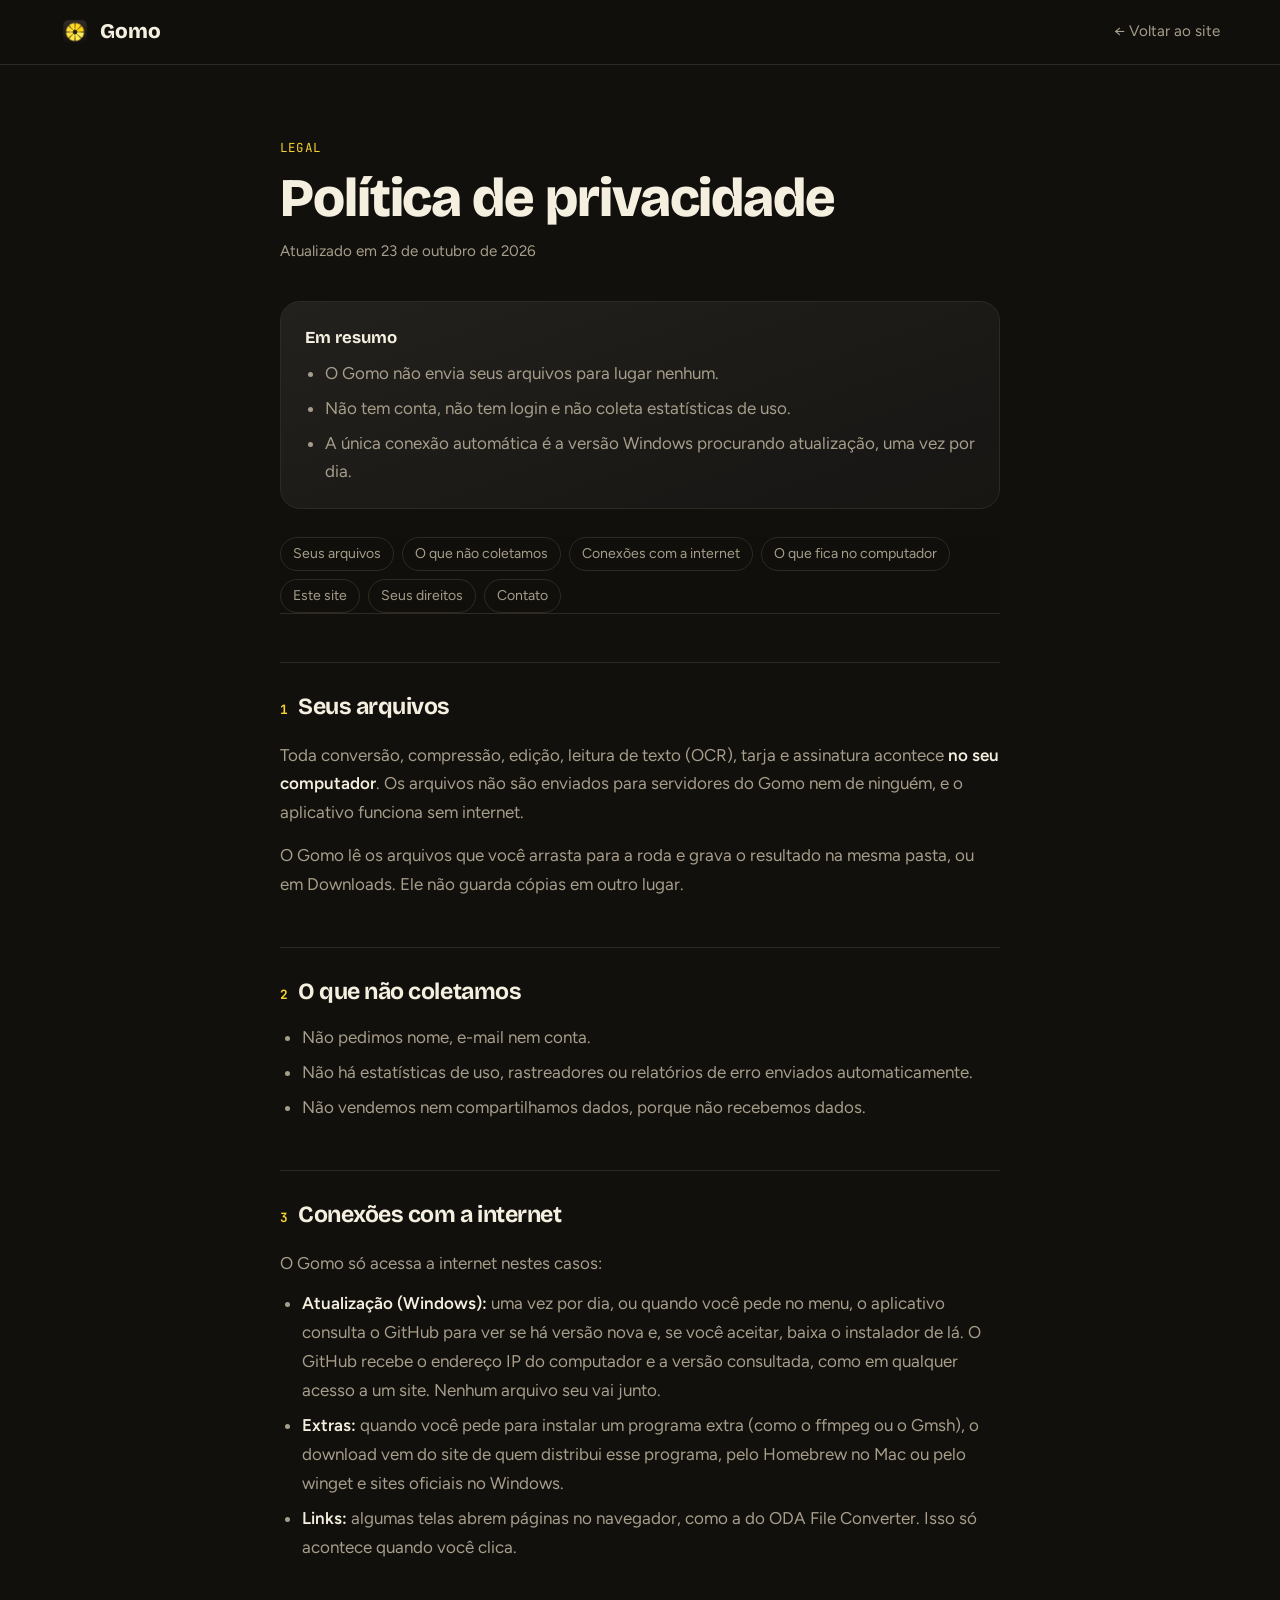
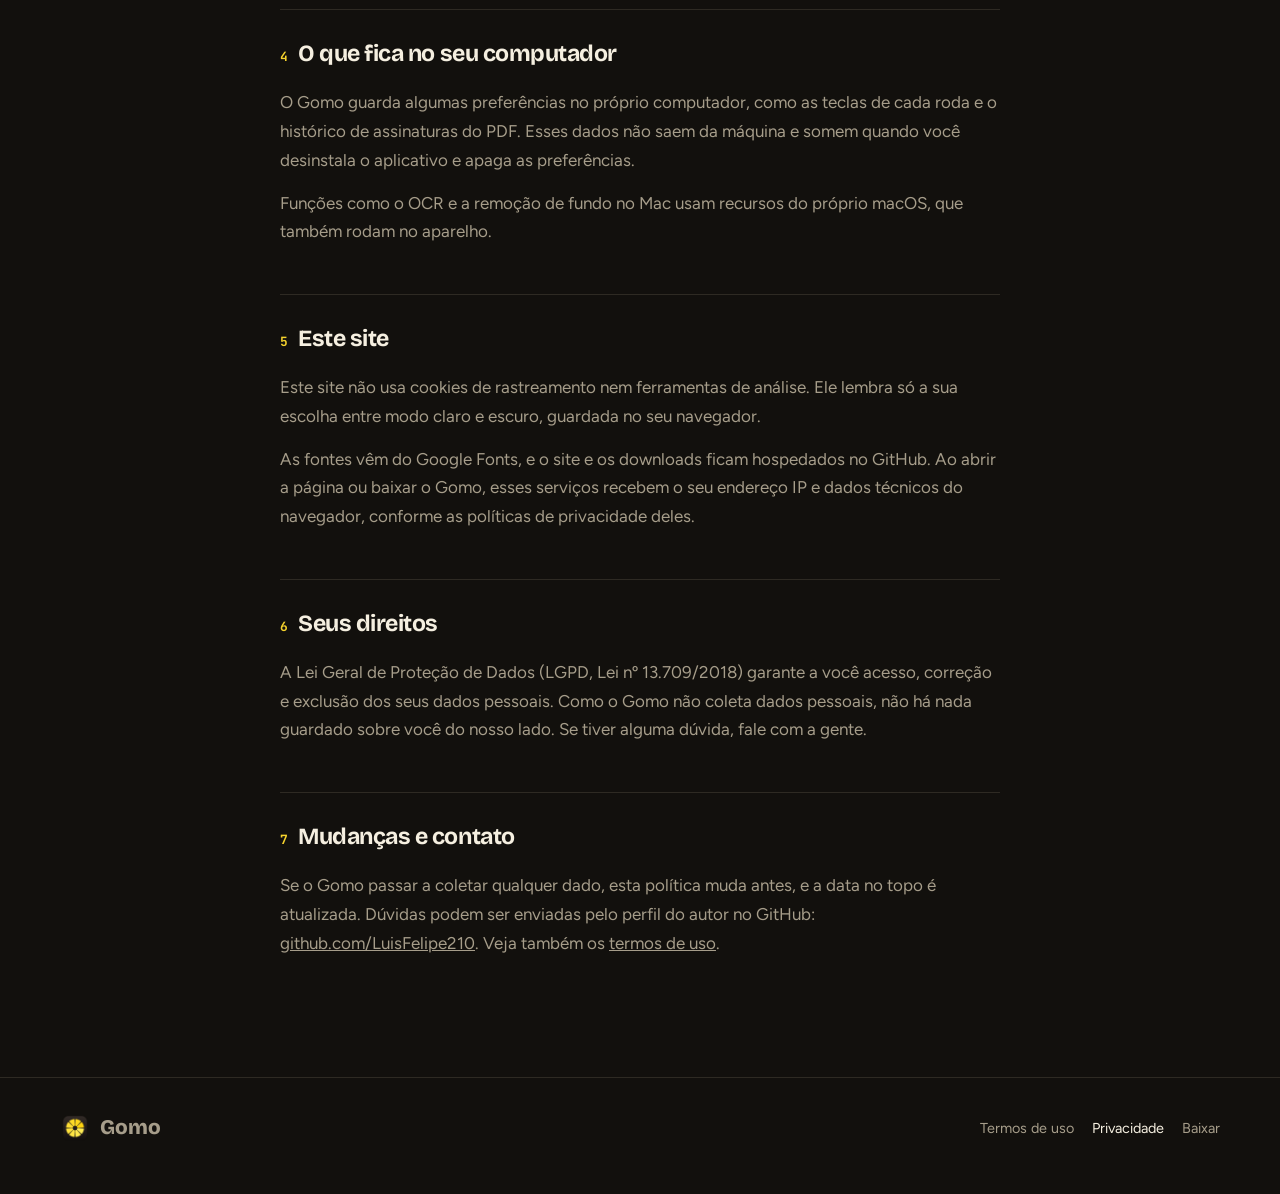
==== privacidade.html @ d835b337 "Termos de uso e política de privacidade Co-Authored-By: Claude Opus 5.5 <noreply@anthropic.com>" ====
<!doctype html>
<html lang="pt-BR">
<head>
<meta charset="utf-8">
<meta name="viewport" content="width=device-width, initial-scale=1, viewport-fit=cover">
<title>Privacidade · Gomo</title>
<meta name="description" content="Política de privacidade do Gomo: seus arquivos não saem do computador.">
<link rel="icon" href="icon.png">
<link rel="stylesheet" href="https://fonts.googleapis.com/css2?family=Bricolage+Grotesque:opsz,wght@12..96,700;12..96,800&family=Figtree:wght@400;500;600&family=JetBrains+Mono:wght@500&display=swap">
<link rel="stylesheet" href="legal.css">
<script>try{var t=localStorage.getItem("gomo-tema");if(t)document.documentElement.dataset.theme=t}catch(e){}</script>
</head>
<body>
<nav class="g"><div class="wrap">
  <a class="brand" href="index.html"><img src="icon.png" alt="">Gomo</a>
  <a class="back" href="index.html">← Voltar ao site</a>
</div></nav>

<main class="g"><article class="doc">
  <div class="eyebrow">Legal</div>
  <h1>Política de privacidade</h1>
  <p class="updated">Atualizado em 23 de outubro de 2026</p>

  <div class="summary">
    <b>Em resumo</b>
    <ul>
      <li>O Gomo não envia seus arquivos para lugar nenhum.</li>
      <li>Não tem conta, não tem login e não coleta estatísticas de uso.</li>
      <li>A única conexão automática é a versão Windows procurando atualização, uma vez por dia.</li>
    </ul>
  </div>

  <nav class="toc" aria-label="Seções">
    <a href="#arquivos">Seus arquivos</a><a href="#coleta">O que não coletamos</a><a href="#conexoes">Conexões com a internet</a><a href="#local">O que fica no computador</a><a href="#site">Este site</a><a href="#direitos">Seus direitos</a><a href="#contato">Contato</a>
  </nav>

  <h2 id="arquivos"><span>1</span>Seus arquivos</h2>
  <p>Toda conversão, compressão, edição, leitura de texto (OCR), tarja e assinatura acontece <strong>no seu computador</strong>. Os arquivos não são enviados para servidores do Gomo nem de ninguém, e o aplicativo funciona sem internet.</p>
  <p>O Gomo lê os arquivos que você arrasta para a roda e grava o resultado na mesma pasta, ou em Downloads. Ele não guarda cópias em outro lugar.</p>

  <h2 id="coleta"><span>2</span>O que não coletamos</h2>
  <ul>
    <li>Não pedimos nome, e-mail nem conta.</li>
    <li>Não há estatísticas de uso, rastreadores ou relatórios de erro enviados automaticamente.</li>
    <li>Não vendemos nem compartilhamos dados, porque não recebemos dados.</li>
  </ul>

  <h2 id="conexoes"><span>3</span>Conexões com a internet</h2>
  <p>O Gomo só acessa a internet nestes casos:</p>
  <ul>
    <li><strong>Atualização (Windows):</strong> uma vez por dia, ou quando você pede no menu, o aplicativo consulta o GitHub para ver se há versão nova e, se você aceitar, baixa o instalador de lá. O GitHub recebe o endereço IP do computador e a versão consultada, como em qualquer acesso a um site. Nenhum arquivo seu vai junto.</li>
    <li><strong>Extras:</strong> quando você pede para instalar um programa extra (como o ffmpeg ou o Gmsh), o download vem do site de quem distribui esse programa, pelo Homebrew no Mac ou pelo winget e sites oficiais no Windows.</li>
    <li><strong>Links:</strong> algumas telas abrem páginas no navegador, como a do ODA File Converter. Isso só acontece quando você clica.</li>
  </ul>

  <h2 id="local"><span>4</span>O que fica no seu computador</h2>
  <p>O Gomo guarda algumas preferências no próprio computador, como as teclas de cada roda e o histórico de assinaturas do PDF. Esses dados não saem da máquina e somem quando você desinstala o aplicativo e apaga as preferências.</p>
  <p>Funções como o OCR e a remoção de fundo no Mac usam recursos do próprio macOS, que também rodam no aparelho.</p>

  <h2 id="site"><span>5</span>Este site</h2>
  <p>Este site não usa cookies de rastreamento nem ferramentas de análise. Ele lembra só a sua escolha entre modo claro e escuro, guardada no seu navegador.</p>
  <p>As fontes vêm do Google Fonts, e o site e os downloads ficam hospedados no GitHub. Ao abrir a página ou baixar o Gomo, esses serviços recebem o seu endereço IP e dados técnicos do navegador, conforme as políticas de privacidade deles.</p>

  <h2 id="direitos"><span>6</span>Seus direitos</h2>
  <p>A Lei Geral de Proteção de Dados (LGPD, Lei nº 13.709/2018) garante a você acesso, correção e exclusão dos seus dados pessoais. Como o Gomo não coleta dados pessoais, não há nada guardado sobre você do nosso lado. Se tiver alguma dúvida, fale com a gente.</p>

  <h2 id="contato"><span>7</span>Mudanças e contato</h2>
  <p>Se o Gomo passar a coletar qualquer dado, esta política muda antes, e a data no topo é atualizada. Dúvidas podem ser enviadas pelo perfil do autor no GitHub: <a href="https://github.com/LuisFelipe210">github.com/LuisFelipe210</a>. Veja também os <a href="termos.html">termos de uso</a>.</p>
</article></main>

<footer class="g"><div class="wrap">
  <a class="brand" href="index.html"><img src="icon.png" alt="">Gomo</a>
  <div class="links"><a href="termos.html">Termos de uso</a><a href="privacidade.html" aria-current="page">Privacidade</a><a href="index.html#baixar">Baixar</a></div>
</div></footer>
</body>
</html>
---- legal.css ----
/* Páginas legais: mesmas cores e fontes do site, texto corrido numa coluna */
:root{
  --bg:#12100d; --surface:#1b1814; --raise:#24201a; --ink:#f5efe0; --muted:#a69d8a; --line:#2e2a23;
  --lemon:#f6d32d; --lemon-ink:#231d00; --accent-text:#f6d32d;
  --f-display:"Bricolage Grotesque", "Avenir Next", system-ui, sans-serif;
  --f-body:"Figtree", -apple-system, "Segoe UI", system-ui, sans-serif;
  --f-mono:"JetBrains Mono", ui-monospace, Menlo, Consolas, monospace;
  color-scheme:dark;
}
:root[data-theme="light"]{
  --bg:#faf7ee; --surface:#ffffff; --raise:#f2ede0; --ink:#1d1a14; --muted:#6b6455; --line:#e5dece;
  --accent-text:#8a6c00; color-scheme:light }
*{box-sizing:border-box}
html{overflow-x:clip}
body{margin:0;background:var(--bg);color:var(--ink);font-family:var(--f-body);font-size:17px;line-height:1.7;-webkit-font-smoothing:antialiased;overflow-x:clip}
.g{padding-left:max(20px, env(safe-area-inset-left,0px));padding-right:max(20px, env(safe-area-inset-right,0px))}
.wrap{max-width:1160px;margin:0 auto}
a{color:inherit}
:focus-visible{outline:3px solid var(--lemon);outline-offset:3px}
body::before{content:"";position:fixed;inset:0 0 auto;height:env(safe-area-inset-top,0px);z-index:20;background:var(--bg)}
nav{position:sticky;top:env(safe-area-inset-top,0px);z-index:10;background:color-mix(in srgb, var(--bg) 82%, transparent);backdrop-filter:blur(14px);-webkit-backdrop-filter:blur(14px);border-bottom:1px solid var(--line)}
nav .wrap{display:flex;align-items:center;gap:20px;height:64px}
.brand{display:flex;align-items:center;gap:10px;font-family:var(--f-display);font-weight:800;font-size:1.3rem;text-decoration:none}
.brand img{width:30px;height:30px}
nav .back{margin-left:auto;font-size:.95rem;color:var(--muted);text-decoration:none}
nav .back:hover{color:var(--ink)}

.doc{max-width:720px;margin:0 auto;padding-block:72px 40px}
.eyebrow{font-family:var(--f-mono);font-size:.78rem;letter-spacing:.1em;text-transform:uppercase;color:var(--accent-text)}
h1,h2{font-family:var(--f-display);text-wrap:balance;letter-spacing:-.02em;margin:0}
h1{font-size:clamp(2.2rem,6vw,3.4rem);font-weight:800;line-height:1.05;margin-top:12px}
.updated{color:var(--muted);margin-top:12px;font-size:.95rem}
.summary{margin-top:36px;padding:22px 24px;border-radius:20px;border:1px solid var(--line);background:linear-gradient(160deg,#ffffff12,#ffffff06)}
:root[data-theme="light"] .summary{background:#ffffffc0}
.summary b{display:block;font-family:var(--f-display);font-size:1.05rem;margin-bottom:6px}
.summary ul{margin:0;padding-left:20px;color:var(--muted)}
h2{font-size:1.45rem;font-weight:700;margin-top:48px;padding-top:24px;border-top:1px solid var(--line)}
h2 span{font-family:var(--f-mono);font-size:.8rem;color:var(--accent-text);margin-right:10px;letter-spacing:0}
p,li{color:var(--muted)}
p{margin:14px 0 0}
ul{margin:12px 0 0;padding-left:22px;display:grid;gap:6px}
strong{color:var(--ink);font-weight:600}
.toc{margin-top:28px;display:flex;flex-wrap:wrap;gap:8px}
.toc a{font-size:.88rem;text-decoration:none;border:1px solid var(--line);border-radius:999px;padding:4px 12px;color:var(--muted)}
.toc a:hover{color:var(--ink)}

footer{margin-top:80px;border-top:1px solid var(--line);padding-block:32px 48px;color:var(--muted);font-size:.9rem}
footer .wrap{display:flex;flex-wrap:wrap;gap:12px 24px;align-items:center}
footer .links{display:flex;flex-wrap:wrap;gap:18px;margin-left:auto}
footer .links a{text-decoration:none}
footer .links a:hover,footer .links a[aria-current]{color:var(--ink)}
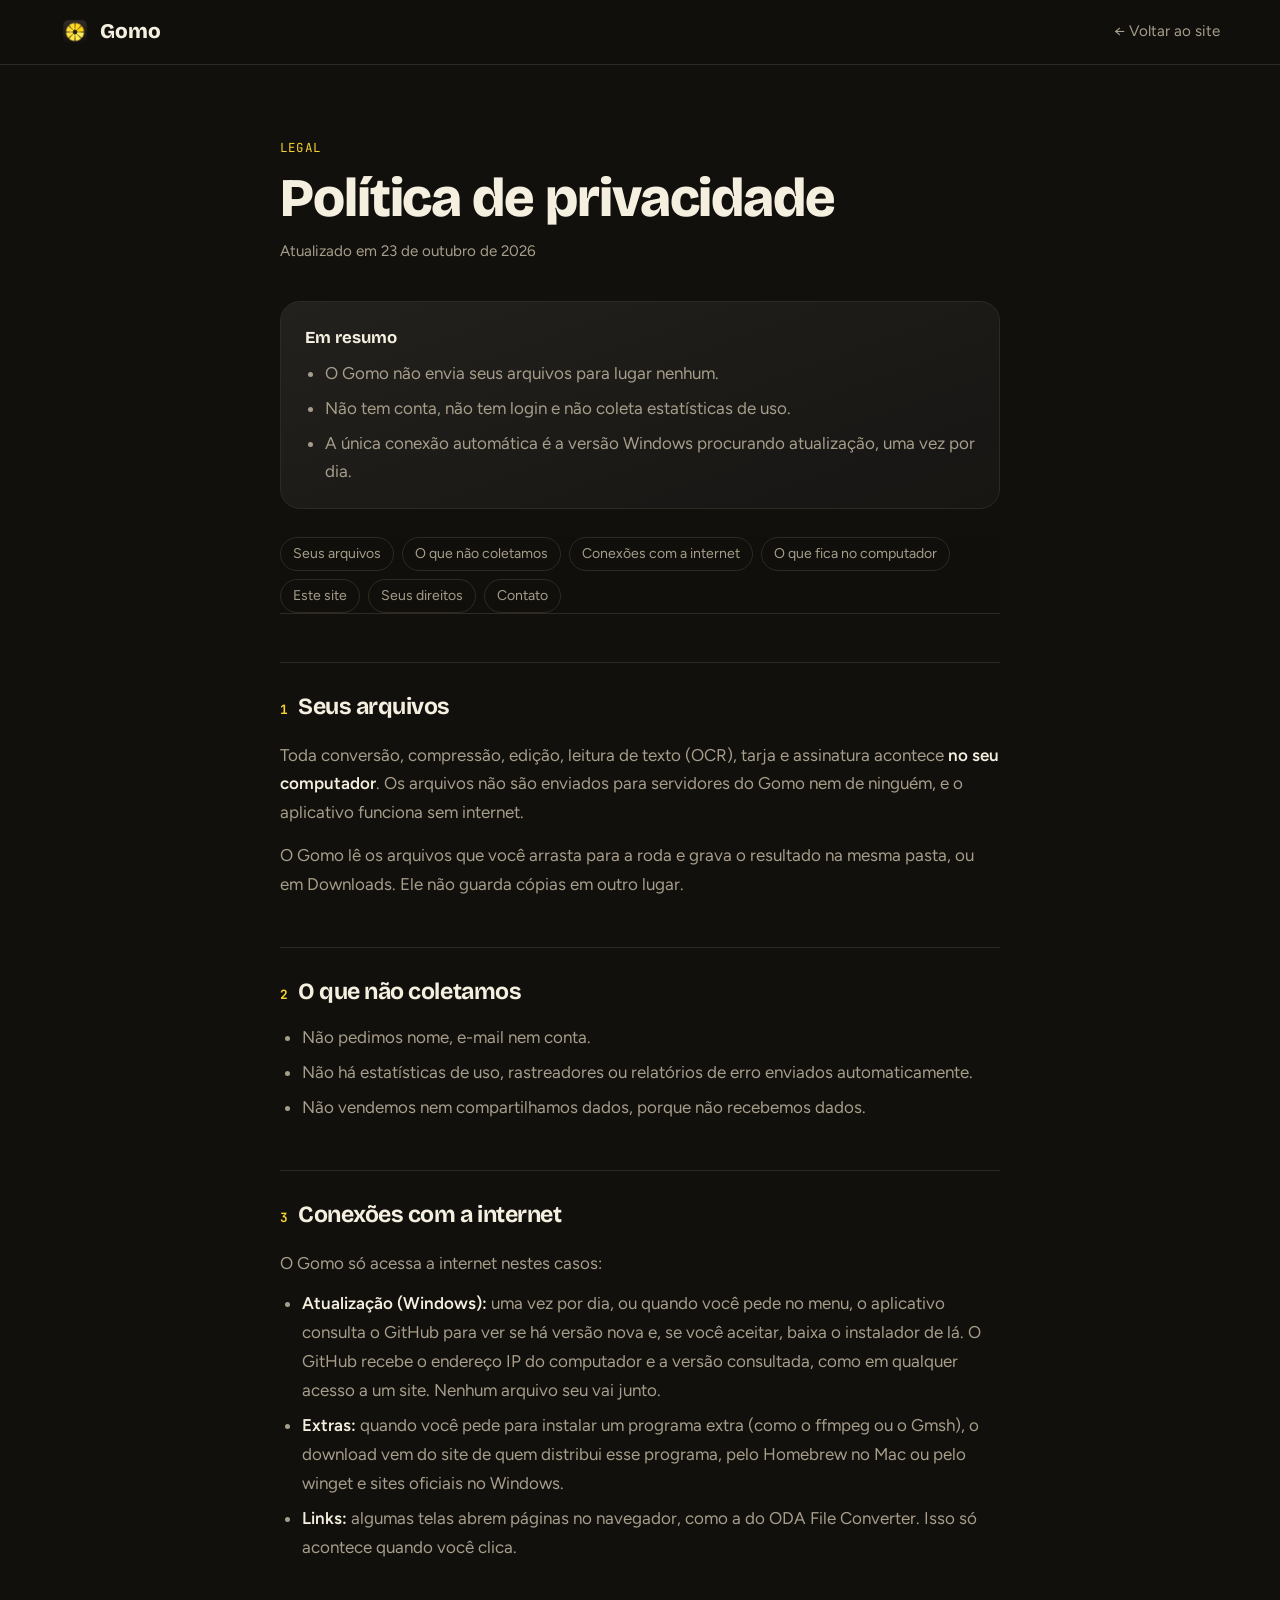
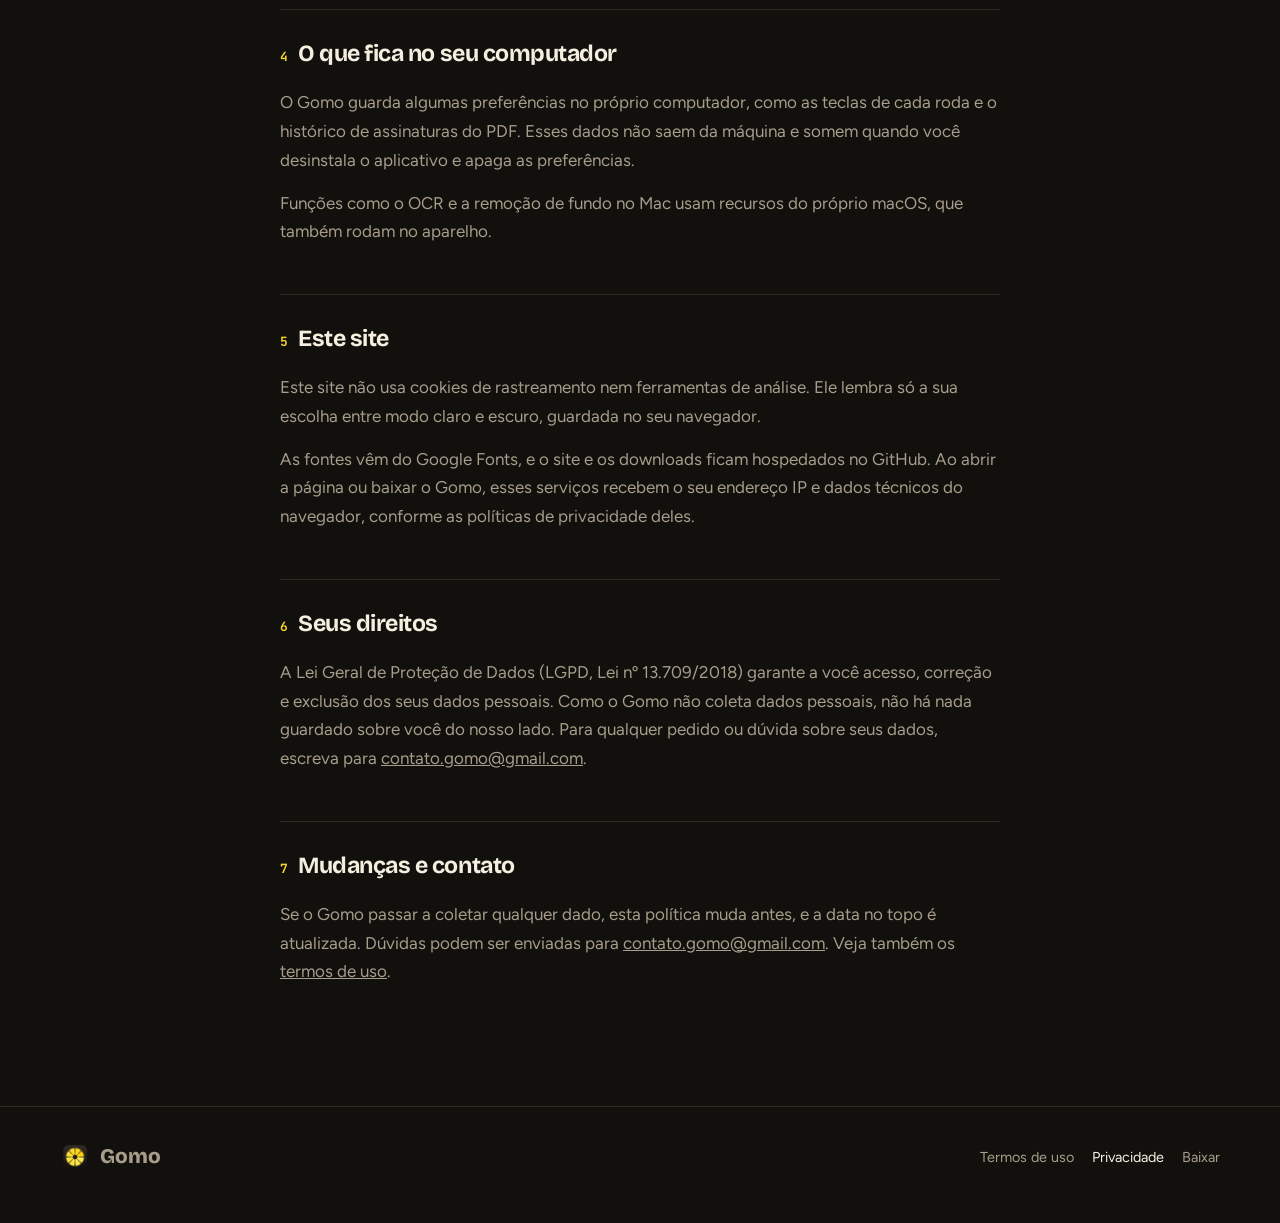
==== commit 67e17a63: "E-mail de contato nas páginas legais Co-Authored-By: Claude Opus 5.5 <noreply@anthropic.com>" ====
--- a/privacidade.html
+++ b/privacidade.html
@@ -62,10 +62,10 @@
   <p>As fontes vêm do Google Fonts, e o site e os downloads ficam hospedados no GitHub. Ao abrir a página ou baixar o Gomo, esses serviços recebem o seu endereço IP e dados técnicos do navegador, conforme as políticas de privacidade deles.</p>
 
   <h2 id="direitos"><span>6</span>Seus direitos</h2>
-  <p>A Lei Geral de Proteção de Dados (LGPD, Lei nº 13.709/2018) garante a você acesso, correção e exclusão dos seus dados pessoais. Como o Gomo não coleta dados pessoais, não há nada guardado sobre você do nosso lado. Se tiver alguma dúvida, fale com a gente.</p>
+  <p>A Lei Geral de Proteção de Dados (LGPD, Lei nº 13.709/2018) garante a você acesso, correção e exclusão dos seus dados pessoais. Como o Gomo não coleta dados pessoais, não há nada guardado sobre você do nosso lado. Para qualquer pedido ou dúvida sobre seus dados, escreva para <a href="mailto:contato.gomo@gmail.com">contato.gomo@gmail.com</a>.</p>
 
   <h2 id="contato"><span>7</span>Mudanças e contato</h2>
-  <p>Se o Gomo passar a coletar qualquer dado, esta política muda antes, e a data no topo é atualizada. Dúvidas podem ser enviadas pelo perfil do autor no GitHub: <a href="https://github.com/LuisFelipe210">github.com/LuisFelipe210</a>. Veja também os <a href="termos.html">termos de uso</a>.</p>
+  <p>Se o Gomo passar a coletar qualquer dado, esta política muda antes, e a data no topo é atualizada. Dúvidas podem ser enviadas para <a href="mailto:contato.gomo@gmail.com">contato.gomo@gmail.com</a>. Veja também os <a href="termos.html">termos de uso</a>.</p>
 </article></main>
 
 <footer class="g"><div class="wrap">
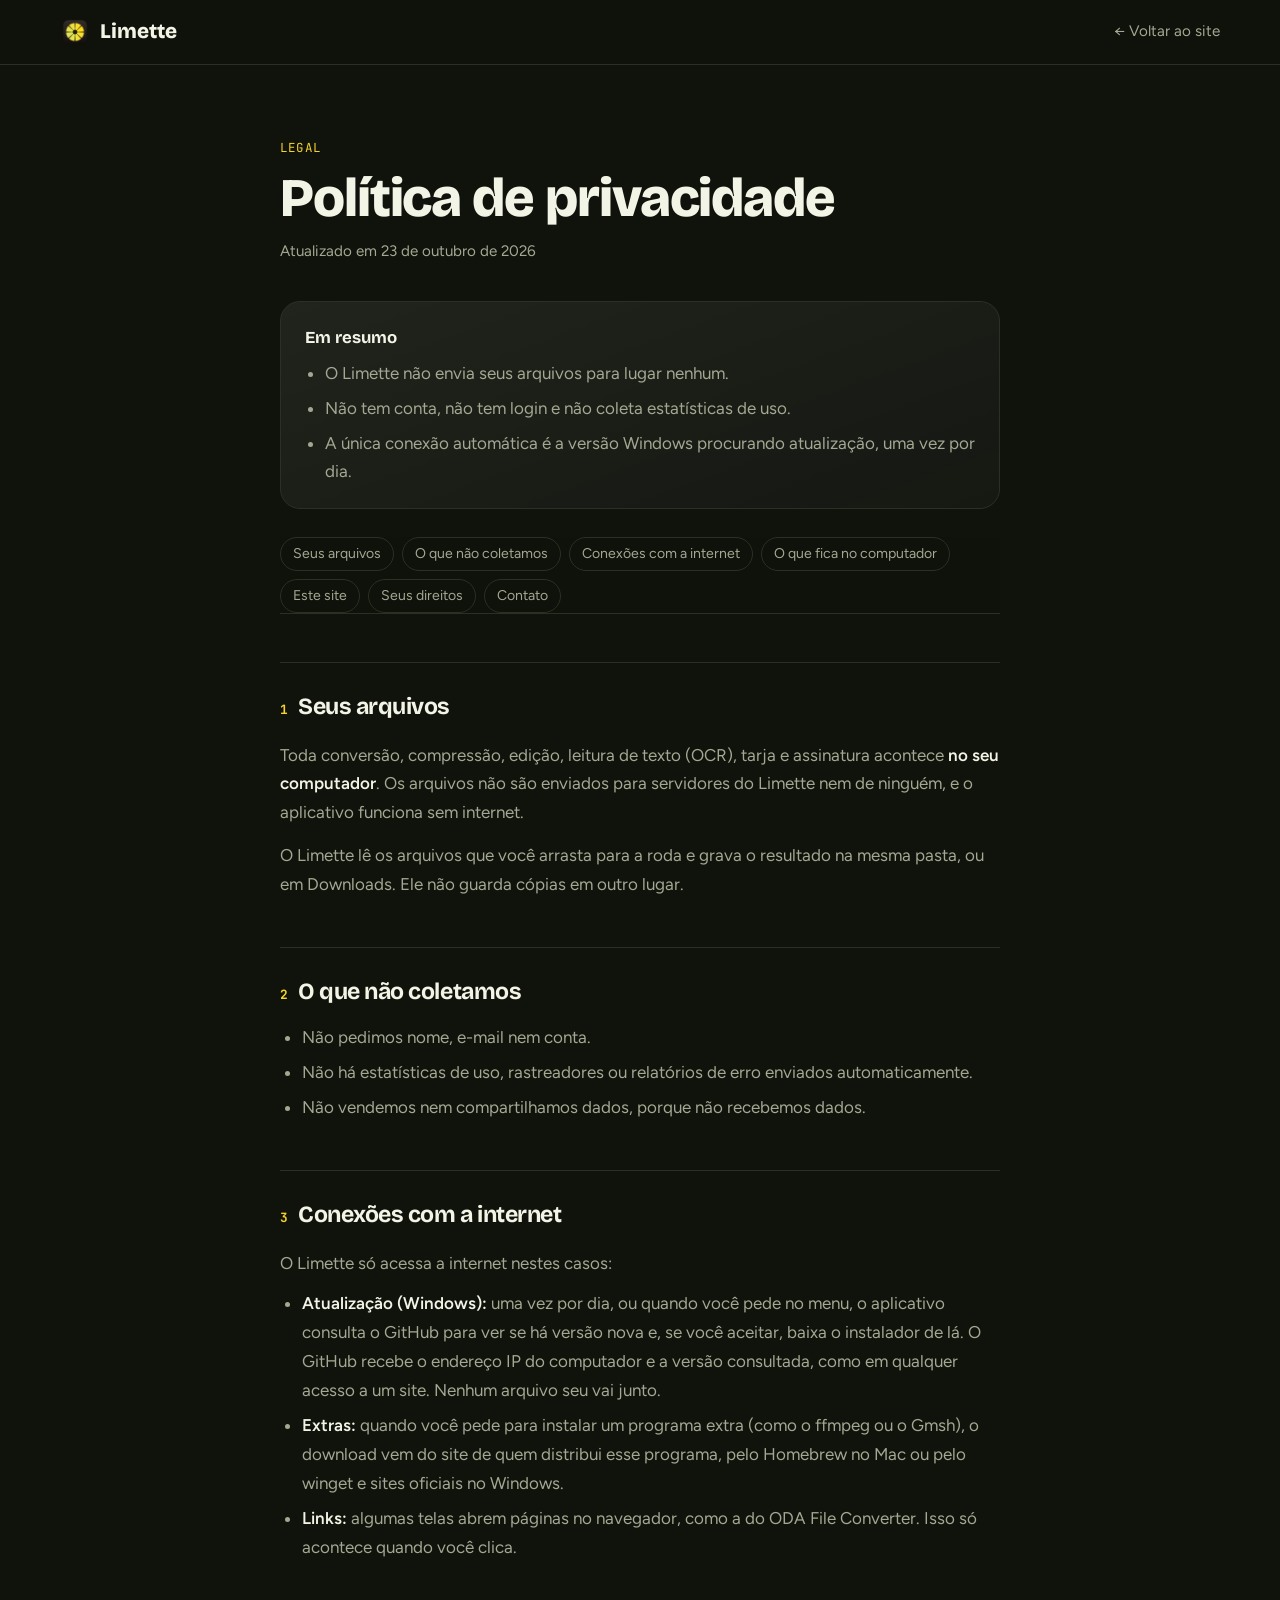
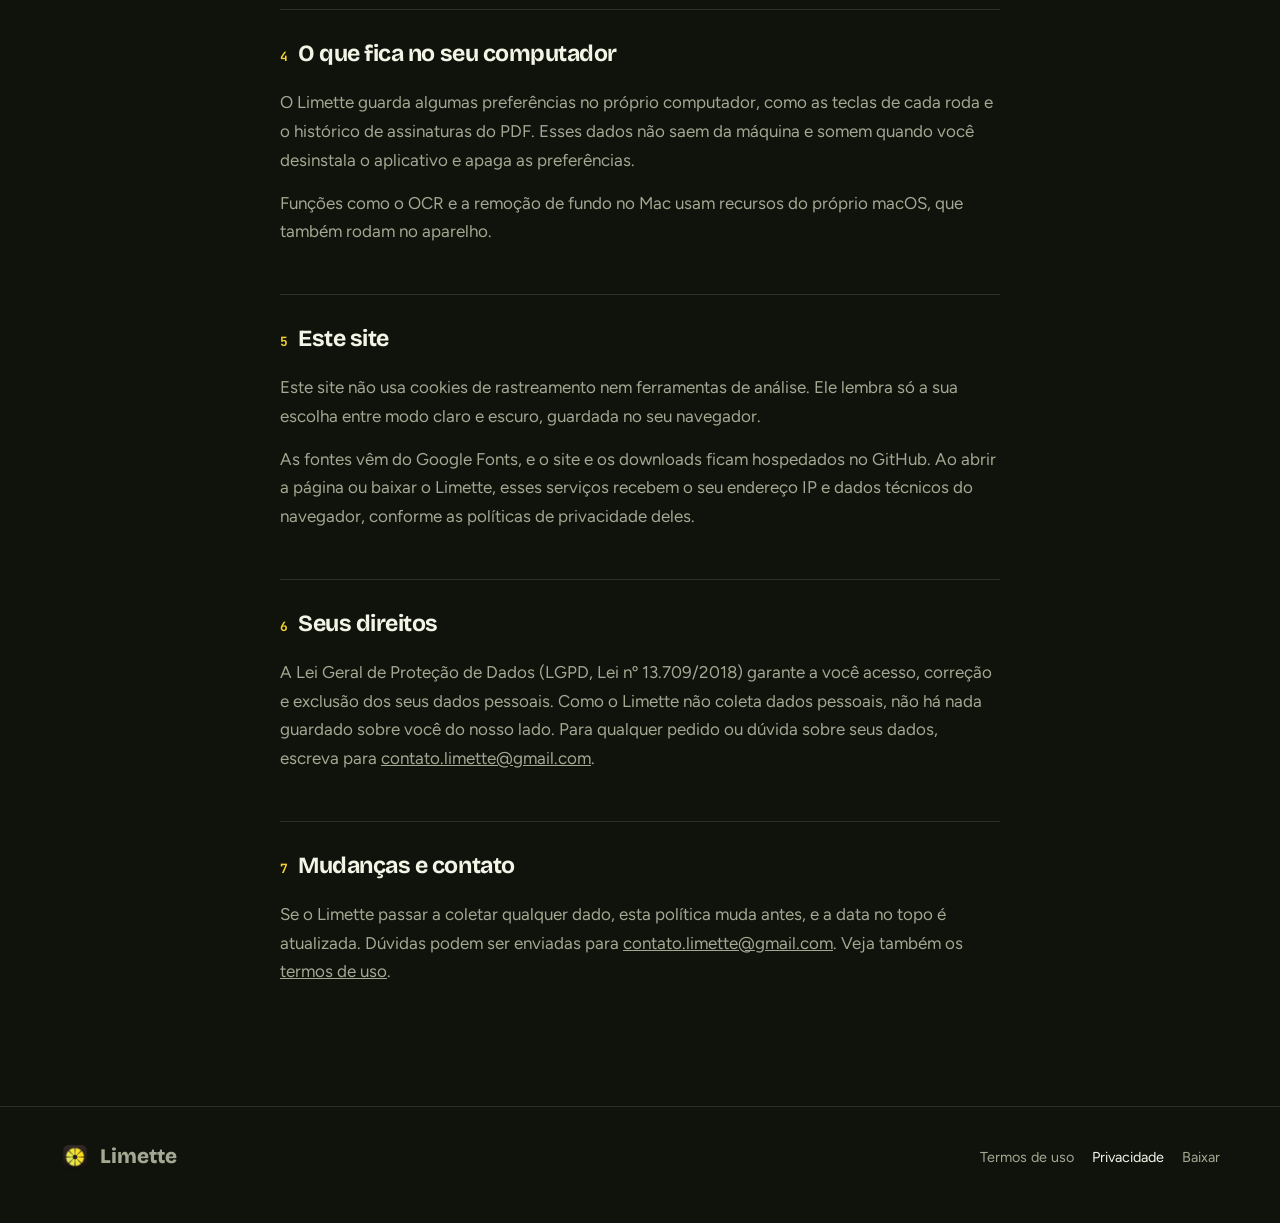
==== commit de237c57: "Gomo agora é Limette: nome, ícone e cores puxando para o verde Co-Authored-By: Claude Opus 5.5 <nore" ====
--- a/privacidade.html
+++ b/privacidade.html
@@ -3,16 +3,16 @@
 <head>
 <meta charset="utf-8">
 <meta name="viewport" content="width=device-width, initial-scale=1, viewport-fit=cover">
-<title>Privacidade · Gomo</title>
-<meta name="description" content="Política de privacidade do Gomo: seus arquivos não saem do computador.">
+<title>Privacidade · Limette</title>
+<meta name="description" content="Política de privacidade do Limette: seus arquivos não saem do computador.">
 <link rel="icon" href="icon.png">
 <link rel="stylesheet" href="https://fonts.googleapis.com/css2?family=Bricolage+Grotesque:opsz,wght@12..96,700;12..96,800&family=Figtree:wght@400;500;600&family=JetBrains+Mono:wght@500&display=swap">
 <link rel="stylesheet" href="legal.css">
-<script>try{var t=localStorage.getItem("gomo-tema");if(t)document.documentElement.dataset.theme=t}catch(e){}</script>
+<script>try{var t=localStorage.getItem("limette-tema");if(t)document.documentElement.dataset.theme=t}catch(e){}</script>
 </head>
 <body>
 <nav class="g"><div class="wrap">
-  <a class="brand" href="index.html"><img src="icon.png" alt="">Gomo</a>
+  <a class="brand" href="index.html"><img src="icon.png" alt="">Limette</a>
   <a class="back" href="index.html">← Voltar ao site</a>
 </div></nav>
 
@@ -24,7 +24,7 @@
   <div class="summary">
     <b>Em resumo</b>
     <ul>
-      <li>O Gomo não envia seus arquivos para lugar nenhum.</li>
+      <li>O Limette não envia seus arquivos para lugar nenhum.</li>
       <li>Não tem conta, não tem login e não coleta estatísticas de uso.</li>
       <li>A única conexão automática é a versão Windows procurando atualização, uma vez por dia.</li>
     </ul>
@@ -35,8 +35,8 @@
   </nav>
 
   <h2 id="arquivos"><span>1</span>Seus arquivos</h2>
-  <p>Toda conversão, compressão, edição, leitura de texto (OCR), tarja e assinatura acontece <strong>no seu computador</strong>. Os arquivos não são enviados para servidores do Gomo nem de ninguém, e o aplicativo funciona sem internet.</p>
-  <p>O Gomo lê os arquivos que você arrasta para a roda e grava o resultado na mesma pasta, ou em Downloads. Ele não guarda cópias em outro lugar.</p>
+  <p>Toda conversão, compressão, edição, leitura de texto (OCR), tarja e assinatura acontece <strong>no seu computador</strong>. Os arquivos não são enviados para servidores do Limette nem de ninguém, e o aplicativo funciona sem internet.</p>
+  <p>O Limette lê os arquivos que você arrasta para a roda e grava o resultado na mesma pasta, ou em Downloads. Ele não guarda cópias em outro lugar.</p>
 
   <h2 id="coleta"><span>2</span>O que não coletamos</h2>
   <ul>
@@ -46,7 +46,7 @@
   </ul>
 
   <h2 id="conexoes"><span>3</span>Conexões com a internet</h2>
-  <p>O Gomo só acessa a internet nestes casos:</p>
+  <p>O Limette só acessa a internet nestes casos:</p>
   <ul>
     <li><strong>Atualização (Windows):</strong> uma vez por dia, ou quando você pede no menu, o aplicativo consulta o GitHub para ver se há versão nova e, se você aceitar, baixa o instalador de lá. O GitHub recebe o endereço IP do computador e a versão consultada, como em qualquer acesso a um site. Nenhum arquivo seu vai junto.</li>
     <li><strong>Extras:</strong> quando você pede para instalar um programa extra (como o ffmpeg ou o Gmsh), o download vem do site de quem distribui esse programa, pelo Homebrew no Mac ou pelo winget e sites oficiais no Windows.</li>
@@ -54,22 +54,22 @@
   </ul>
 
   <h2 id="local"><span>4</span>O que fica no seu computador</h2>
-  <p>O Gomo guarda algumas preferências no próprio computador, como as teclas de cada roda e o histórico de assinaturas do PDF. Esses dados não saem da máquina e somem quando você desinstala o aplicativo e apaga as preferências.</p>
+  <p>O Limette guarda algumas preferências no próprio computador, como as teclas de cada roda e o histórico de assinaturas do PDF. Esses dados não saem da máquina e somem quando você desinstala o aplicativo e apaga as preferências.</p>
   <p>Funções como o OCR e a remoção de fundo no Mac usam recursos do próprio macOS, que também rodam no aparelho.</p>
 
   <h2 id="site"><span>5</span>Este site</h2>
   <p>Este site não usa cookies de rastreamento nem ferramentas de análise. Ele lembra só a sua escolha entre modo claro e escuro, guardada no seu navegador.</p>
-  <p>As fontes vêm do Google Fonts, e o site e os downloads ficam hospedados no GitHub. Ao abrir a página ou baixar o Gomo, esses serviços recebem o seu endereço IP e dados técnicos do navegador, conforme as políticas de privacidade deles.</p>
+  <p>As fontes vêm do Google Fonts, e o site e os downloads ficam hospedados no GitHub. Ao abrir a página ou baixar o Limette, esses serviços recebem o seu endereço IP e dados técnicos do navegador, conforme as políticas de privacidade deles.</p>
 
   <h2 id="direitos"><span>6</span>Seus direitos</h2>
-  <p>A Lei Geral de Proteção de Dados (LGPD, Lei nº 13.709/2018) garante a você acesso, correção e exclusão dos seus dados pessoais. Como o Gomo não coleta dados pessoais, não há nada guardado sobre você do nosso lado. Para qualquer pedido ou dúvida sobre seus dados, escreva para <a href="mailto:contato.gomo@gmail.com">contato.gomo@gmail.com</a>.</p>
+  <p>A Lei Geral de Proteção de Dados (LGPD, Lei nº 13.709/2018) garante a você acesso, correção e exclusão dos seus dados pessoais. Como o Limette não coleta dados pessoais, não há nada guardado sobre você do nosso lado. Para qualquer pedido ou dúvida sobre seus dados, escreva para <a href="mailto:contato.limette@gmail.com">contato.limette@gmail.com</a>.</p>
 
   <h2 id="contato"><span>7</span>Mudanças e contato</h2>
-  <p>Se o Gomo passar a coletar qualquer dado, esta política muda antes, e a data no topo é atualizada. Dúvidas podem ser enviadas para <a href="mailto:contato.gomo@gmail.com">contato.gomo@gmail.com</a>. Veja também os <a href="termos.html">termos de uso</a>.</p>
+  <p>Se o Limette passar a coletar qualquer dado, esta política muda antes, e a data no topo é atualizada. Dúvidas podem ser enviadas para <a href="mailto:contato.limette@gmail.com">contato.limette@gmail.com</a>. Veja também os <a href="termos.html">termos de uso</a>.</p>
 </article></main>
 
 <footer class="g"><div class="wrap">
-  <a class="brand" href="index.html"><img src="icon.png" alt="">Gomo</a>
+  <a class="brand" href="index.html"><img src="icon.png" alt="">Limette</a>
   <div class="links"><a href="termos.html">Termos de uso</a><a href="privacidade.html" aria-current="page">Privacidade</a><a href="index.html#baixar">Baixar</a></div>
 </div></footer>
 </body>
--- a/legal.css
+++ b/legal.css
@@ -1,6 +1,6 @@
 /* Páginas legais: mesmas cores e fontes do site, texto corrido numa coluna */
 :root{
-  --bg:#12100d; --surface:#1b1814; --raise:#24201a; --ink:#f5efe0; --muted:#a69d8a; --line:#2e2a23;
+  --bg:#10120c; --surface:#191c14; --raise:#22261b; --ink:#f2f4e6; --muted:#a3a892; --line:#2b3024;
   --lemon:#f6d32d; --lemon-ink:#231d00; --accent-text:#f6d32d;
   --f-display:"Bricolage Grotesque", "Avenir Next", system-ui, sans-serif;
   --f-body:"Figtree", -apple-system, "Segoe UI", system-ui, sans-serif;
@@ -8,8 +8,8 @@
   color-scheme:dark;
 }
 :root[data-theme="light"]{
-  --bg:#faf7ee; --surface:#ffffff; --raise:#f2ede0; --ink:#1d1a14; --muted:#6b6455; --line:#e5dece;
-  --accent-text:#8a6c00; color-scheme:light }
+  --bg:#f8faee; --surface:#ffffff; --raise:#eef2e0; --ink:#1b1e14; --muted:#5f6652; --line:#dfe5cc;
+  --accent-text:#6b7400; color-scheme:light }
 *{box-sizing:border-box}
 html{overflow-x:clip}
 body{margin:0;background:var(--bg);color:var(--ink);font-family:var(--f-body);font-size:17px;line-height:1.7;-webkit-font-smoothing:antialiased;overflow-x:clip}
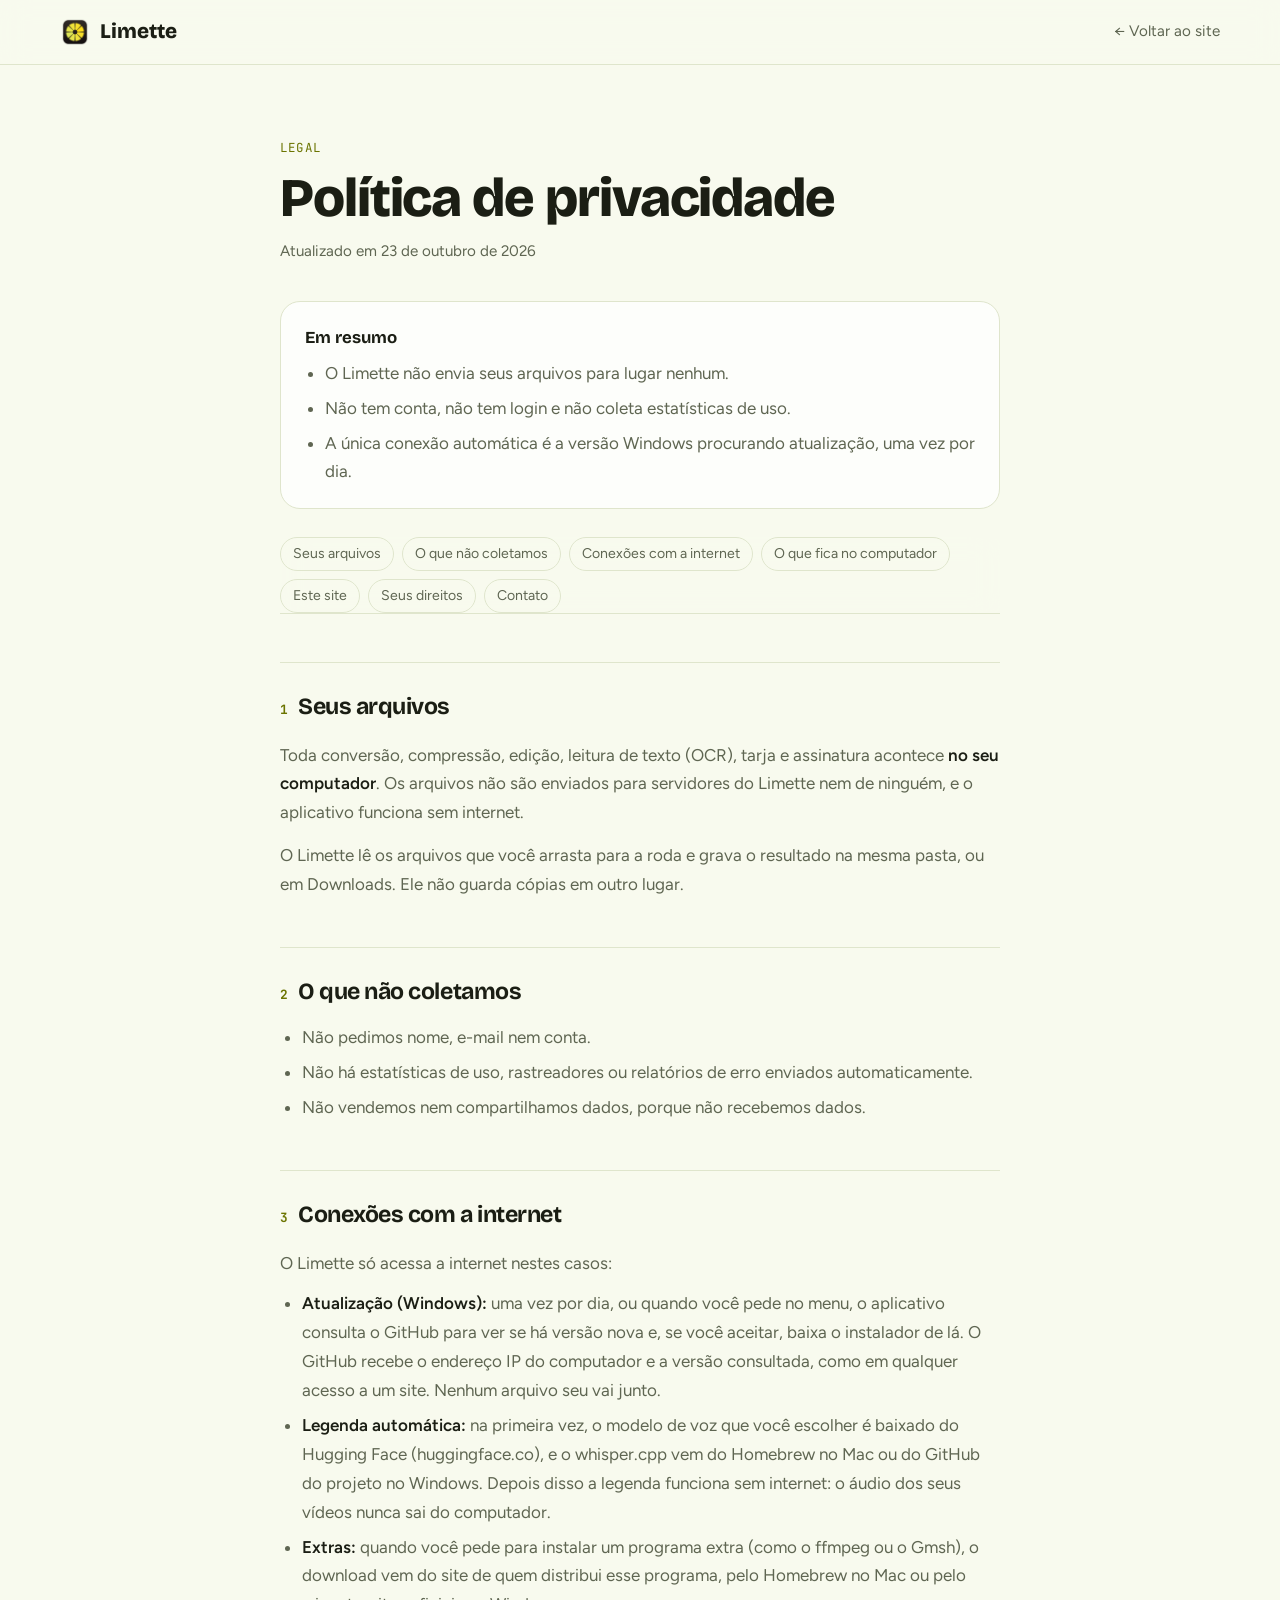
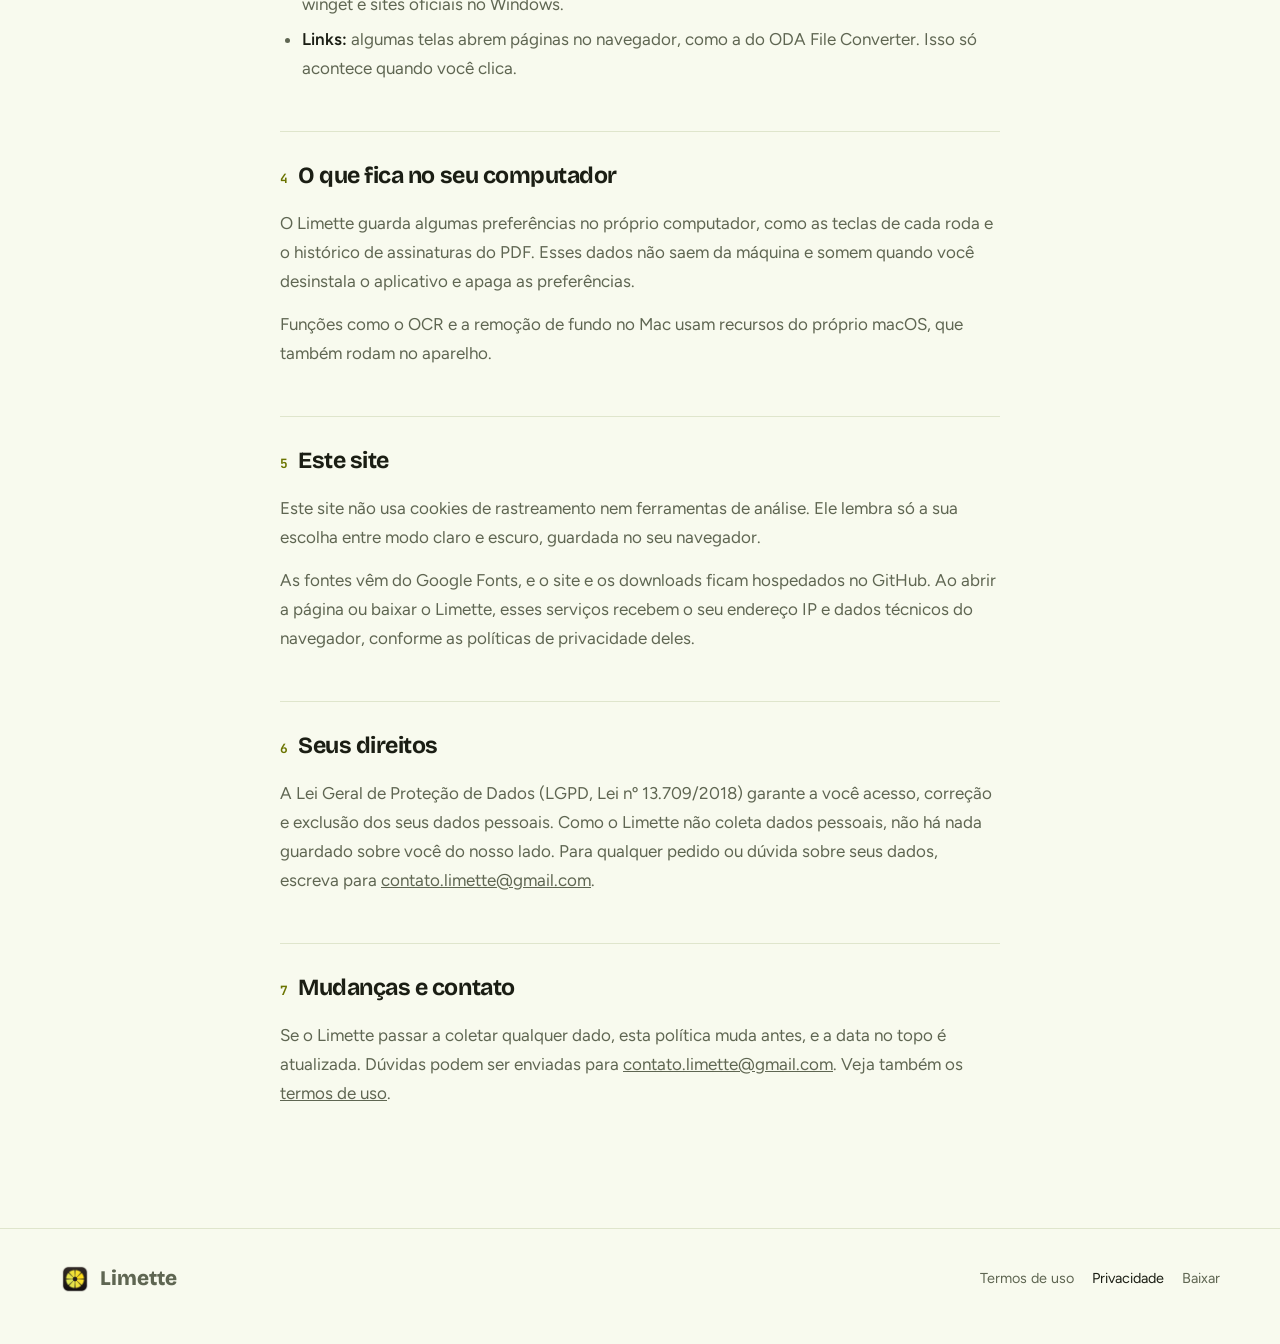
==== commit 4269c2e2: "Legenda automática no site (galeria, recursos, perguntas e privacidade) Co-Authored-By: Claude Opus " ====
--- a/privacidade.html
+++ b/privacidade.html
@@ -49,6 +49,7 @@
   <p>O Limette só acessa a internet nestes casos:</p>
   <ul>
     <li><strong>Atualização (Windows):</strong> uma vez por dia, ou quando você pede no menu, o aplicativo consulta o GitHub para ver se há versão nova e, se você aceitar, baixa o instalador de lá. O GitHub recebe o endereço IP do computador e a versão consultada, como em qualquer acesso a um site. Nenhum arquivo seu vai junto.</li>
+    <li><strong>Legenda automática:</strong> na primeira vez, o modelo de voz que você escolher é baixado do Hugging Face (huggingface.co), e o whisper.cpp vem do Homebrew no Mac ou do GitHub do projeto no Windows. Depois disso a legenda funciona sem internet: o áudio dos seus vídeos nunca sai do computador.</li>
     <li><strong>Extras:</strong> quando você pede para instalar um programa extra (como o ffmpeg ou o Gmsh), o download vem do site de quem distribui esse programa, pelo Homebrew no Mac ou pelo winget e sites oficiais no Windows.</li>
     <li><strong>Links:</strong> algumas telas abrem páginas no navegador, como a do ODA File Converter. Isso só acontece quando você clica.</li>
   </ul>
--- a/legal.css
+++ b/legal.css
@@ -1,15 +1,14 @@
 /* Páginas legais: mesmas cores e fontes do site, texto corrido numa coluna */
 :root{
-  --bg:#10120c; --surface:#191c14; --raise:#22261b; --ink:#f2f4e6; --muted:#a3a892; --line:#2b3024;
-  --lemon:#f6d32d; --lemon-ink:#231d00; --accent-text:#f6d32d;
+  --bg:#f8faee; --surface:#ffffff; --raise:#eef2e0; --ink:#1b1e14; --muted:#5f6652; --line:#dfe5cc;
+  --lemon:#f6d32d; --lemon-ink:#231d00; --accent-text:#6b7400;
   --f-display:"Bricolage Grotesque", "Avenir Next", system-ui, sans-serif;
   --f-body:"Figtree", -apple-system, "Segoe UI", system-ui, sans-serif;
   --f-mono:"JetBrains Mono", ui-monospace, Menlo, Consolas, monospace;
-  color-scheme:dark;
+  color-scheme:light;
 }
-:root[data-theme="light"]{
-  --bg:#f8faee; --surface:#ffffff; --raise:#eef2e0; --ink:#1b1e14; --muted:#5f6652; --line:#dfe5cc;
-  --accent-text:#6b7400; color-scheme:light }
+:root[data-theme="dark"]{
+  --bg:#10120c; --surface:#191c14; --raise:#22261b; --ink:#f2f4e6; --muted:#a3a892; --line:#2b3024; --accent-text:#f6d32d; color-scheme:dark }
 *{box-sizing:border-box}
 html{overflow-x:clip}
 body{margin:0;background:var(--bg);color:var(--ink);font-family:var(--f-body);font-size:17px;line-height:1.7;-webkit-font-smoothing:antialiased;overflow-x:clip}
@@ -30,8 +29,8 @@
 h1,h2{font-family:var(--f-display);text-wrap:balance;letter-spacing:-.02em;margin:0}
 h1{font-size:clamp(2.2rem,6vw,3.4rem);font-weight:800;line-height:1.05;margin-top:12px}
 .updated{color:var(--muted);margin-top:12px;font-size:.95rem}
-.summary{margin-top:36px;padding:22px 24px;border-radius:20px;border:1px solid var(--line);background:linear-gradient(160deg,#ffffff12,#ffffff06)}
-:root[data-theme="light"] .summary{background:#ffffffc0}
+.summary{margin-top:36px;padding:22px 24px;border-radius:20px;border:1px solid var(--line);background:#ffffffc0}
+:root[data-theme="dark"] .summary{background:linear-gradient(160deg,#ffffff12,#ffffff06)}
 .summary b{display:block;font-family:var(--f-display);font-size:1.05rem;margin-bottom:6px}
 .summary ul{margin:0;padding-left:20px;color:var(--muted)}
 h2{font-size:1.45rem;font-weight:700;margin-top:48px;padding-top:24px;border-top:1px solid var(--line)}
